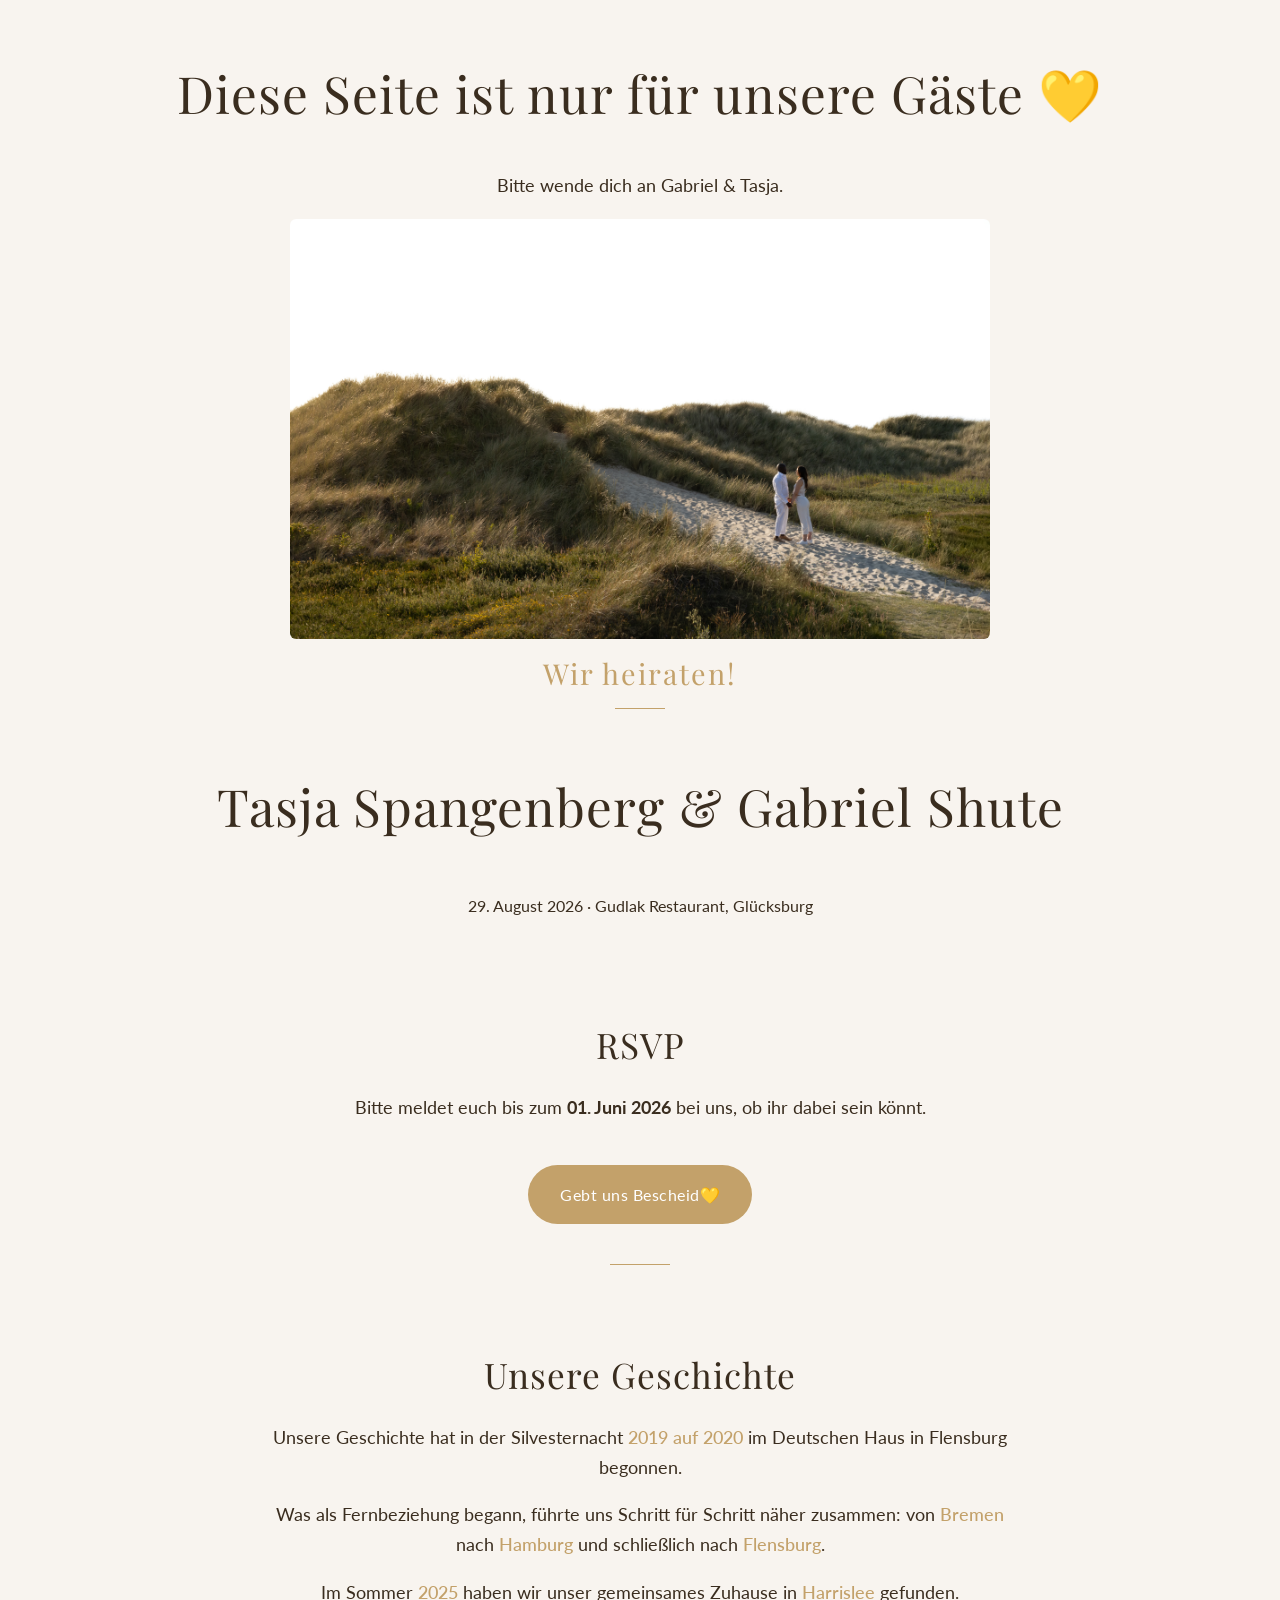
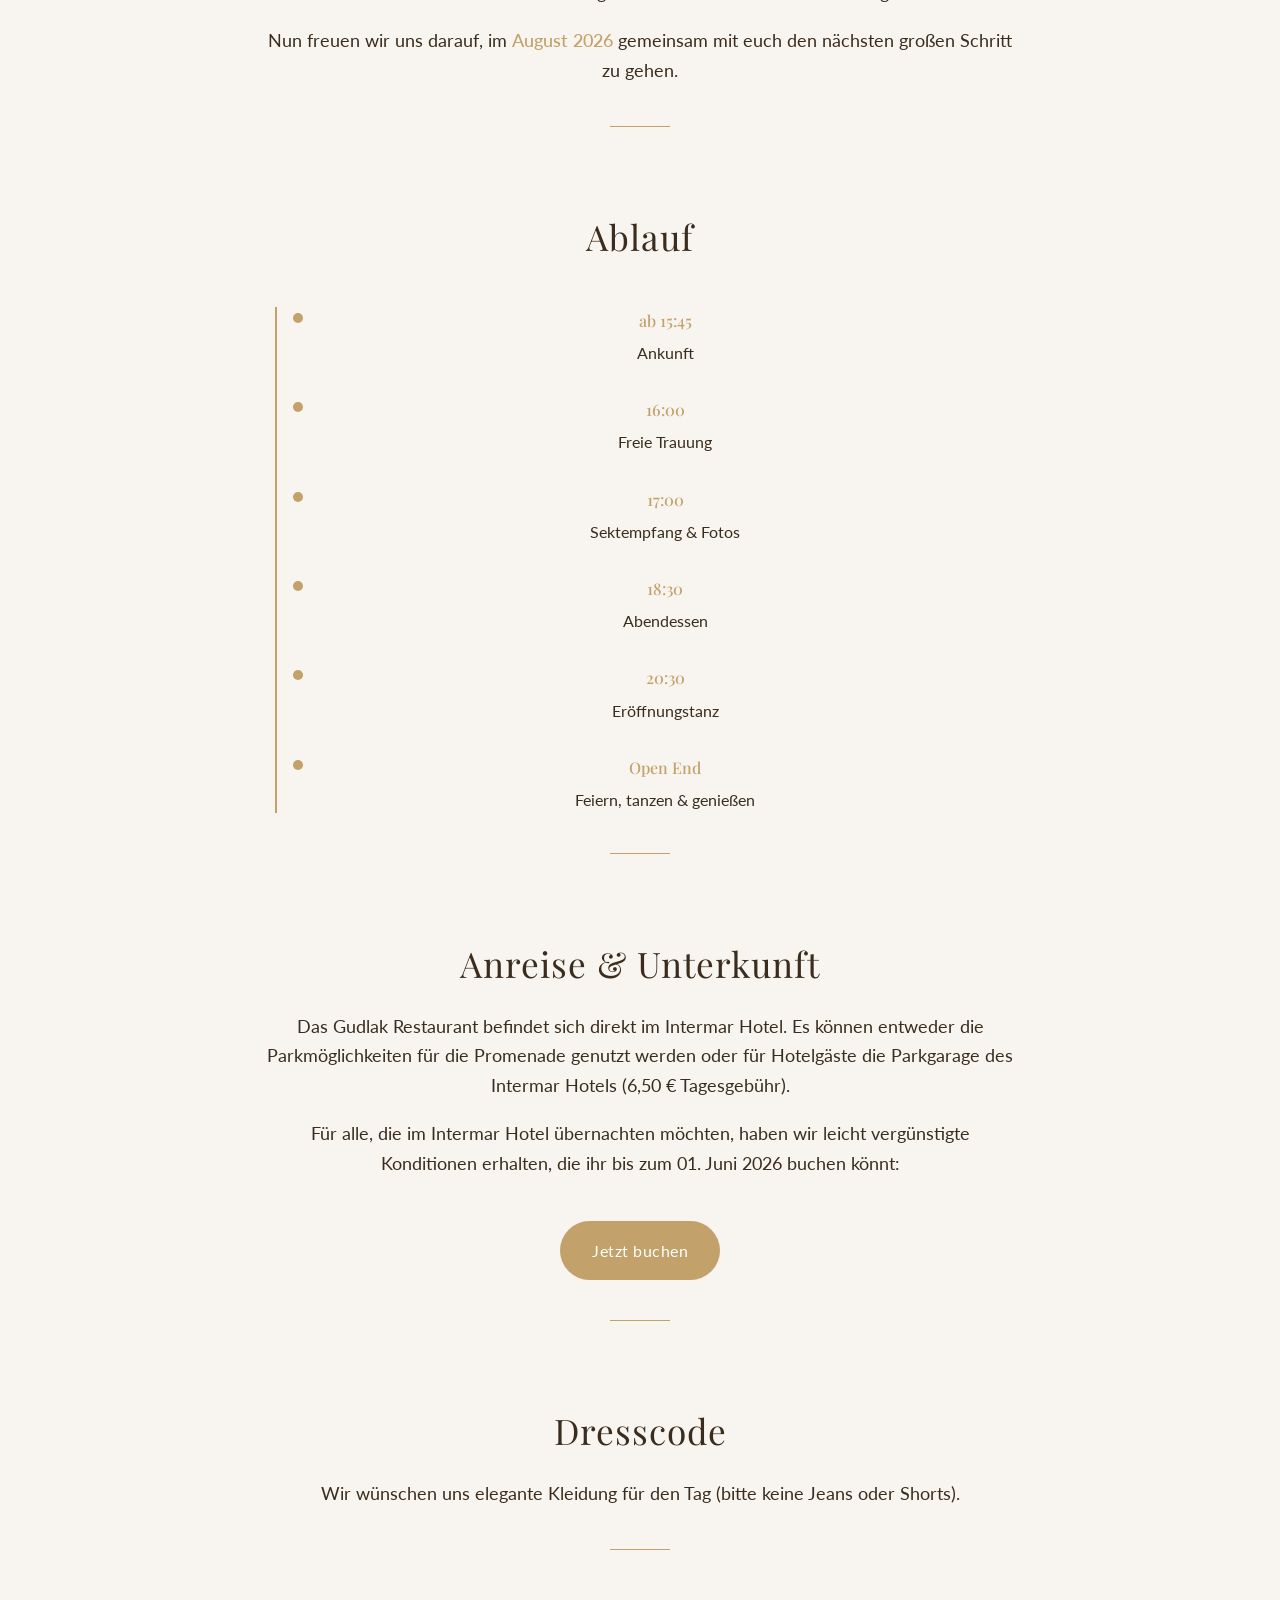
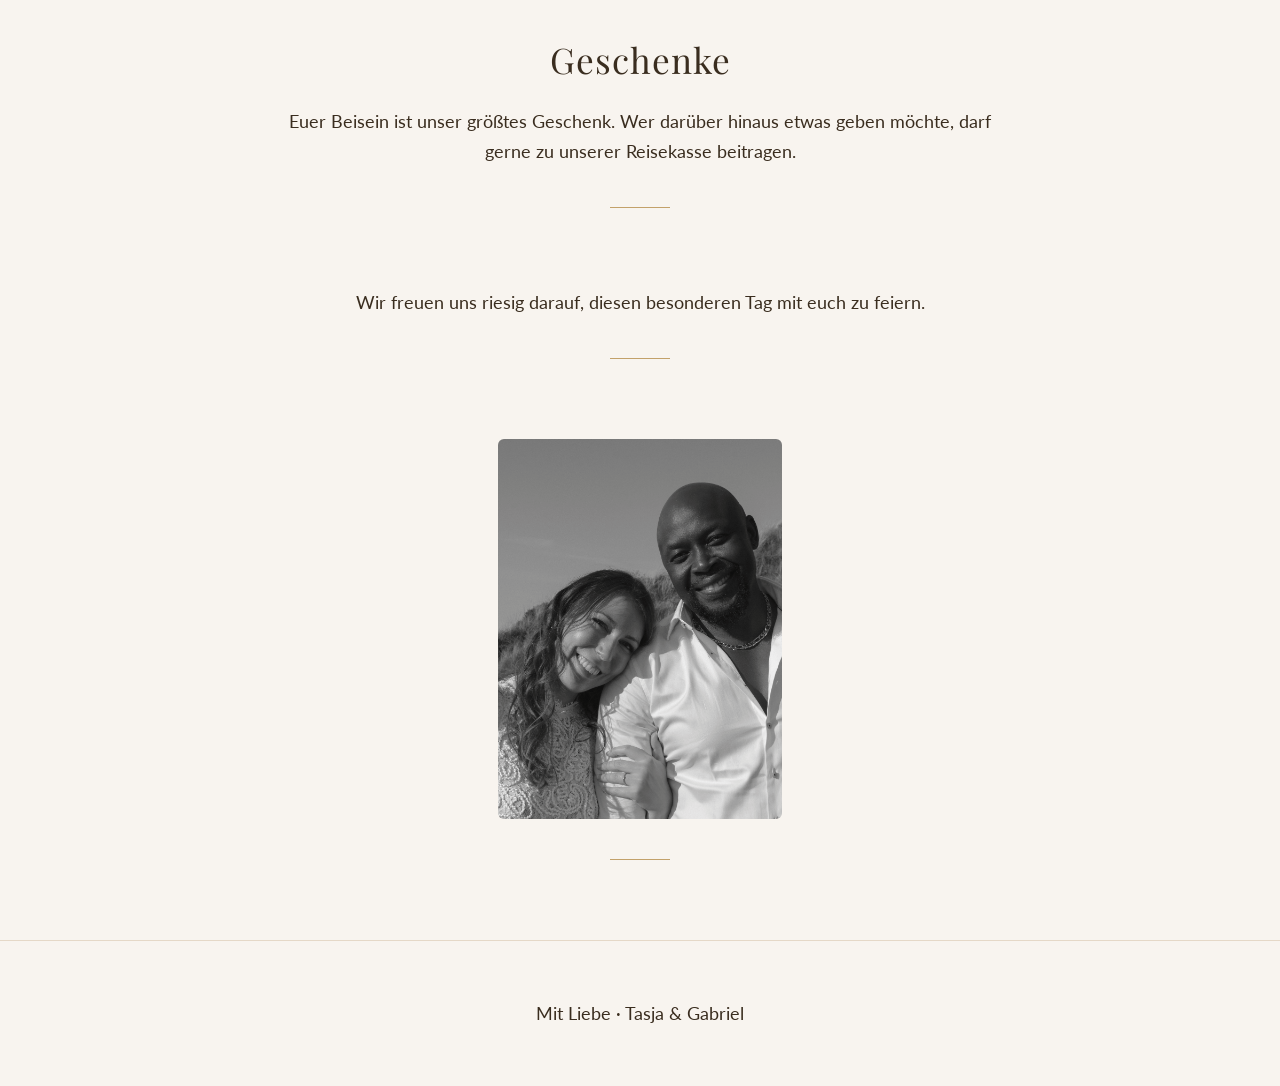
==== index.html @ ae07cb5f "Update timeline event times in index.html" ====
<!DOCTYPE html>
<meta name="robots" content="noindex">
<html lang="de">
<head>
    <script>
    var passwort = "sayyes2026";  // ← HIER dein Passwort ändern
    var eingabe = prompt("Bitte gib das Passwort für unsere Hochzeitsseite ein:");

    if (eingabe !== passwort) {
        document.write("<h1 style='text-align:center; margin-top:50px;'>Diese Seite ist nur für unsere Gäste 💛</h1>");
        document.write("<p style='text-align:center;'>Bitte wende dich an Gabriel & Tasja.</p>");
    }
</script>
    <meta charset="UTF-8" />
    <meta name="viewport" content="width=device-width, initial-scale=1.0" />
    <title>Tasja & Gabriel – Wir heiraten!</title>
    <link href="https://fonts.googleapis.com/css2?family=Playfair+Display:wght@400;600&family=Lato:wght@300;400&display=swap" rel="stylesheet">
    <link rel="stylesheet" href="style.css" />
</head>

<body>
    <header class="hero">
        <img src="hero.jpg.jpg" alt="hero Image" />
        <p class="highlight-line">Wir heiraten!</p>
        <h1>Tasja Spangenberg & Gabriel Shute</h1>
        <p class="subline">29. August 2026 · Gudlak Restaurant, Glücksburg</p>
    </header>

    <main>
        <section>
            <h2>RSVP</h2>
            <p>Bitte meldet euch bis zum <strong>01. Juni 2026</strong> bei uns, ob ihr dabei sein könnt.</p>
            <a href="https://forms.gle/55z7EzGVM1R9kc6b8" target="_blank" rel="noopener noreferrer" class="rsvp-button">
                Gebt uns Bescheid💛
            </a>
        </section>

       <section class="story">
    <h2>Unsere Geschichte</h2>

    <p>
        Unsere Geschichte hat in der Silvesternacht 
        <span class="highlight">2019 auf 2020</span> 
        im Deutschen Haus in Flensburg begonnen.
    </p>

    <p>
        Was als Fernbeziehung begann, führte uns Schritt für Schritt näher zusammen: von <span class="highlight">Bremen</span> 
        nach <span class="highlight">Hamburg</span> und schließlich nach <span class="highlight">Flensburg</span>.
    </p>

    <p>
        Im Sommer <span class="highlight">2025</span> haben wir unser gemeinsames Zuhause in <span class="highlight">Harrislee</span> gefunden.
    </p>

    <p>
        Nun freuen wir uns darauf, im <span class="highlight">August 2026</span> 
        gemeinsam mit euch den nächsten großen Schritt zu gehen.
    </p>
</section>

<section>
    <h2>Ablauf</h2>

    <div class="timeline">

        <div class="timeline-item">
            <div class="time">ab 15:45</div>
            <div class="content">Ankunft</div>
        </div>

        <div class="timeline-item">
            <div class="time">16:00</div>
            <div class="content">Freie Trauung</div>
        </div>

        <div class="timeline-item">
            <div class="time">17:00</div>
            <div class="content">Sektempfang & Fotos</div>
        </div>

        <div class="timeline-item">
            <div class="time">18:30</div>
            <div class="content">Abendessen</div>
        </div>

        <div class="timeline-item">
            <div class="time">20:30</div>
            <div class="content">Eröffnungstanz</div>
        </div>

        <div class="timeline-item">
            <div class="time">Open End</div>
            <div class="content">Feiern, tanzen & genießen</div>
        </div>

    </div>
</section>

        <section>
            <h2>Anreise & Unterkunft</h2>
            <p>
                Das Gudlak Restaurant befindet sich direkt im Intermar Hotel. Es können entweder die Parkmöglichkeiten für die Promenade genutzt werden oder für Hotelgäste die Parkgarage des Intermar Hotels (6,50 € Tagesgebühr).
            </p>
            <p>
                Für alle, die im Intermar Hotel übernachten möchten, haben wir leicht vergünstigte Konditionen erhalten, die ihr bis zum 01. Juni 2026 buchen könnt:
            </p>
            <a href="https://app.mews.com/distributor/929f9b52-4d3b-42b3-8dcd-b07d0074ff09?mewsAvailabilityBlockId=0fccf51d-838a-4eed-bd78-b2ed00d28b04&mewsStart=2026-08-28&mewsEnd=2026-08-30" target="_blank" rel="noopener noreferrer" class="reservation-button">
                Jetzt buchen
            </a>
        </section>

        <section>
            <h2>Dresscode</h2>
            <p>
                Wir wünschen uns elegante Kleidung für den Tag (bitte keine Jeans oder Shorts).
            </p>
        </section>

        <section>
            <h2>Geschenke</h2>
            <p>
                Euer Beisein ist unser größtes Geschenk.
                Wer darüber hinaus etwas geben möchte, darf gerne zu unserer Reisekasse beitragen.
            </p>
        </section>

        <section>
            <p>
                Wir freuen uns riesig darauf, diesen besonderen Tag mit euch zu feiern.
            </p>
        </section>

        <section class="footer-image">
            <img src="footer.jpg.jpg" alt="Footer Image" />
        </section>
    </main>

    <footer>
        <p>Mit Liebe · Tasja & Gabriel</p>
    </footer>
</body>
</html>
---- style.css ----
:root {
    --primary-color: #3A2D1F;
    --accent-color: #C3A16A;
    --accent-hover: #a88955;
    --bg-color: #F8F4EF;
}

/* Grundlayout */
body {
    margin: 0;
    font-family: "Lato", sans-serif;
    background: var(--bg-color);
    color: var(--primary-color);
    line-height: 1.7;
}

/* Überschriften eleganter */
h1, h2 {
    font-family: "Playfair Display", serif;
    color: var(--primary-color);
    text-align: center;
    letter-spacing: 1px;
    font-weight: 400;
}

h1 {
    font-size: 3.2rem;
}

h2 {
    margin-top: 80px;
    font-size: 2.2rem;
    margin-bottom: 10px;
}

/* Sektionen luftiger */
section {
    max-width: 750px;
    margin: 80px auto;
    padding: 0 20px;
    text-align: center;
}

/* elegante Trennlinie */
section::after {
    content: "";
    display: block;
    width: 60px;
    height: 1px;
    background: var(--accent-color);
    margin: 40px auto 0;
}

/* Hero Bereich */
.hero {
    width: 100%;
    display: flex;
    flex-direction: column;
    align-items: center;
}

.hero img {
    max-width: 700px;
    width: 100%;
    height: 420px;
    object-fit: cover;
    object-position: center;
    display: block;
    border-radius: 6px;
}

.hero h1 {
    margin-top: 25px;
}

/* Text schöner */
p {
    font-size: 1.1rem;
}

/* Listen */
ul {
    list-style: none;
    padding: 0;
}

li {
    margin: 8px 0;
}

/* Footer Bild eleganter */
.footer-image {
    max-width: 900px;
    margin: 80px auto 40px;
    padding: 0 20px;
    text-align: center;
}

.footer-image img {
    max-width: 100%;
    height: 380px;
    object-fit: cover;
    object-position: center;
    display: block;
    margin: 0 auto;
    border-radius: 6px;
    opacity: 0.95;
}

/* Footer */
footer {
    text-align: center;
    padding: 40px 0;
    margin-top: 80px;
    border-top: 1px solid #E5D8C7;
    font-size: 0.9rem;
}

/* Buttons schöner + eleganter Hover */
.rsvp-button,
.reservation-button {
    display: inline-block;
    margin-top: 25px;
    padding: 14px 30px;
    background-color: var(--accent-color);
    color: white;
    text-decoration: none;
    border-radius: 30px;
    font-size: 1rem;
    letter-spacing: 0.5px;
    transition: all 0.3s ease;
    border: 2px solid transparent;
}

.rsvp-button:hover,
.reservation-button:hover {
    background-color: var(--accent-hover);
    transform: translateY(-2px);
}

/* Fokus bleibt gut */
.rsvp-button:focus,
.reservation-button:focus {
    outline: 2px solid var(--primary-color);
    outline-offset: 2px;
}

/* Mobile */
@media (max-width: 768px) {
    h1 {
        font-size: 2.2rem;
    }

    h2 {
        font-size: 1.6rem;
        margin-top: 50px;
    }

    .hero img {
        height: 300px;
    }

    section {
        margin: 50px auto;
    }
}

@media (max-width: 480px) {
    h1 {
        font-size: 1.6rem;
    }

    h2 {
        font-size: 1.3rem;
    }

    .hero img {
        height: 250px;
    }

    .rsvp-button,
    .reservation-button {
        padding: 10px 22px;
        font-size: 0.9rem;
    }
}
/* Neue elegante Timeline */
.timeline {
    position: relative;
    margin-top: 40px;
    padding-left: 30px;
}

/* vertikale Linie links */
.timeline::before {
    content: "";
    position: absolute;
    left: 10px;
    top: 0;
    width: 2px;
    height: 100%;
    background: var(--accent-color);
}

/* einzelne Punkte */
.timeline-item {
    position: relative;
    margin-bottom: 30px;
    padding-left: 20px;
}

/* Punkte */
.timeline-item::before {
    content: "";
    position: absolute;
    left: -2px;
    top: 6px;
    width: 10px;
    height: 10px;
    background: var(--accent-color);
    border-radius: 50%;
}

/* Zeit */
.timeline .time {
    font-family: "Playfair Display", serif;
    font-weight: 500;
    color: var(--accent-color);
    margin-bottom: 5px;
}

/* Text */
.timeline .content {
    font-size: 1rem;
}
/* Story Abschnitt */
.story p {
    margin-bottom: 18px;
}

/* Hervorhebungen */
.highlight {
    color: var(--accent-color);
    font-weight: 500;
}

/* Letzter Satz (emotionaler Abschluss) */
.final-line {
    margin-top: 25px;
    font-style: italic;
}
/* Hero Highlight Text */
.highlight-line {
    font-family: "Playfair Display", serif;
    font-size: 1.8rem;
    letter-spacing: 2px;
    color: var(--accent-color);
    margin-top: 10px;
}

.subline {
    font-size: 1rem;
    margin-top: 8px;
}

/* kleine elegante Linie darunter */
.highlight-line::after {
    content: "";
    display: block;
    width: 50px;
    height: 1px;
    background: var(--accent-color);
    margin: 10px auto 0;
}
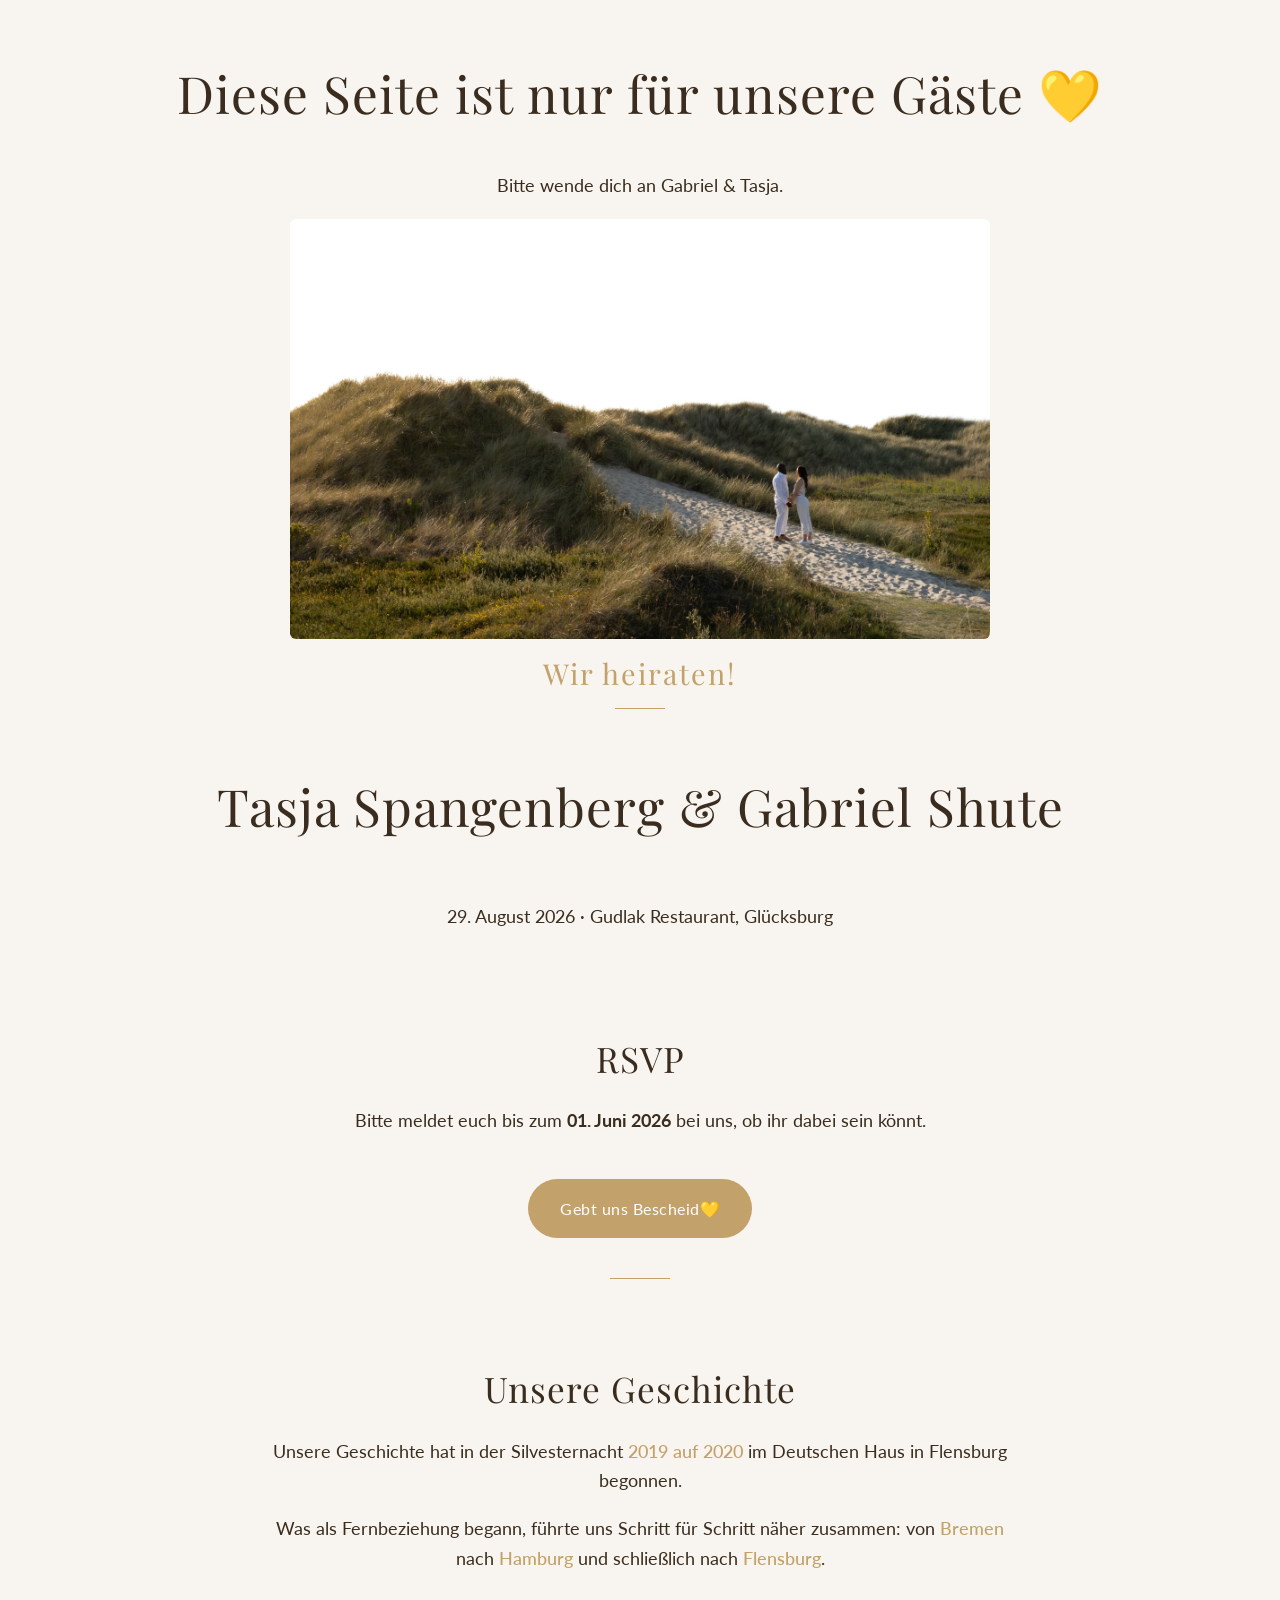
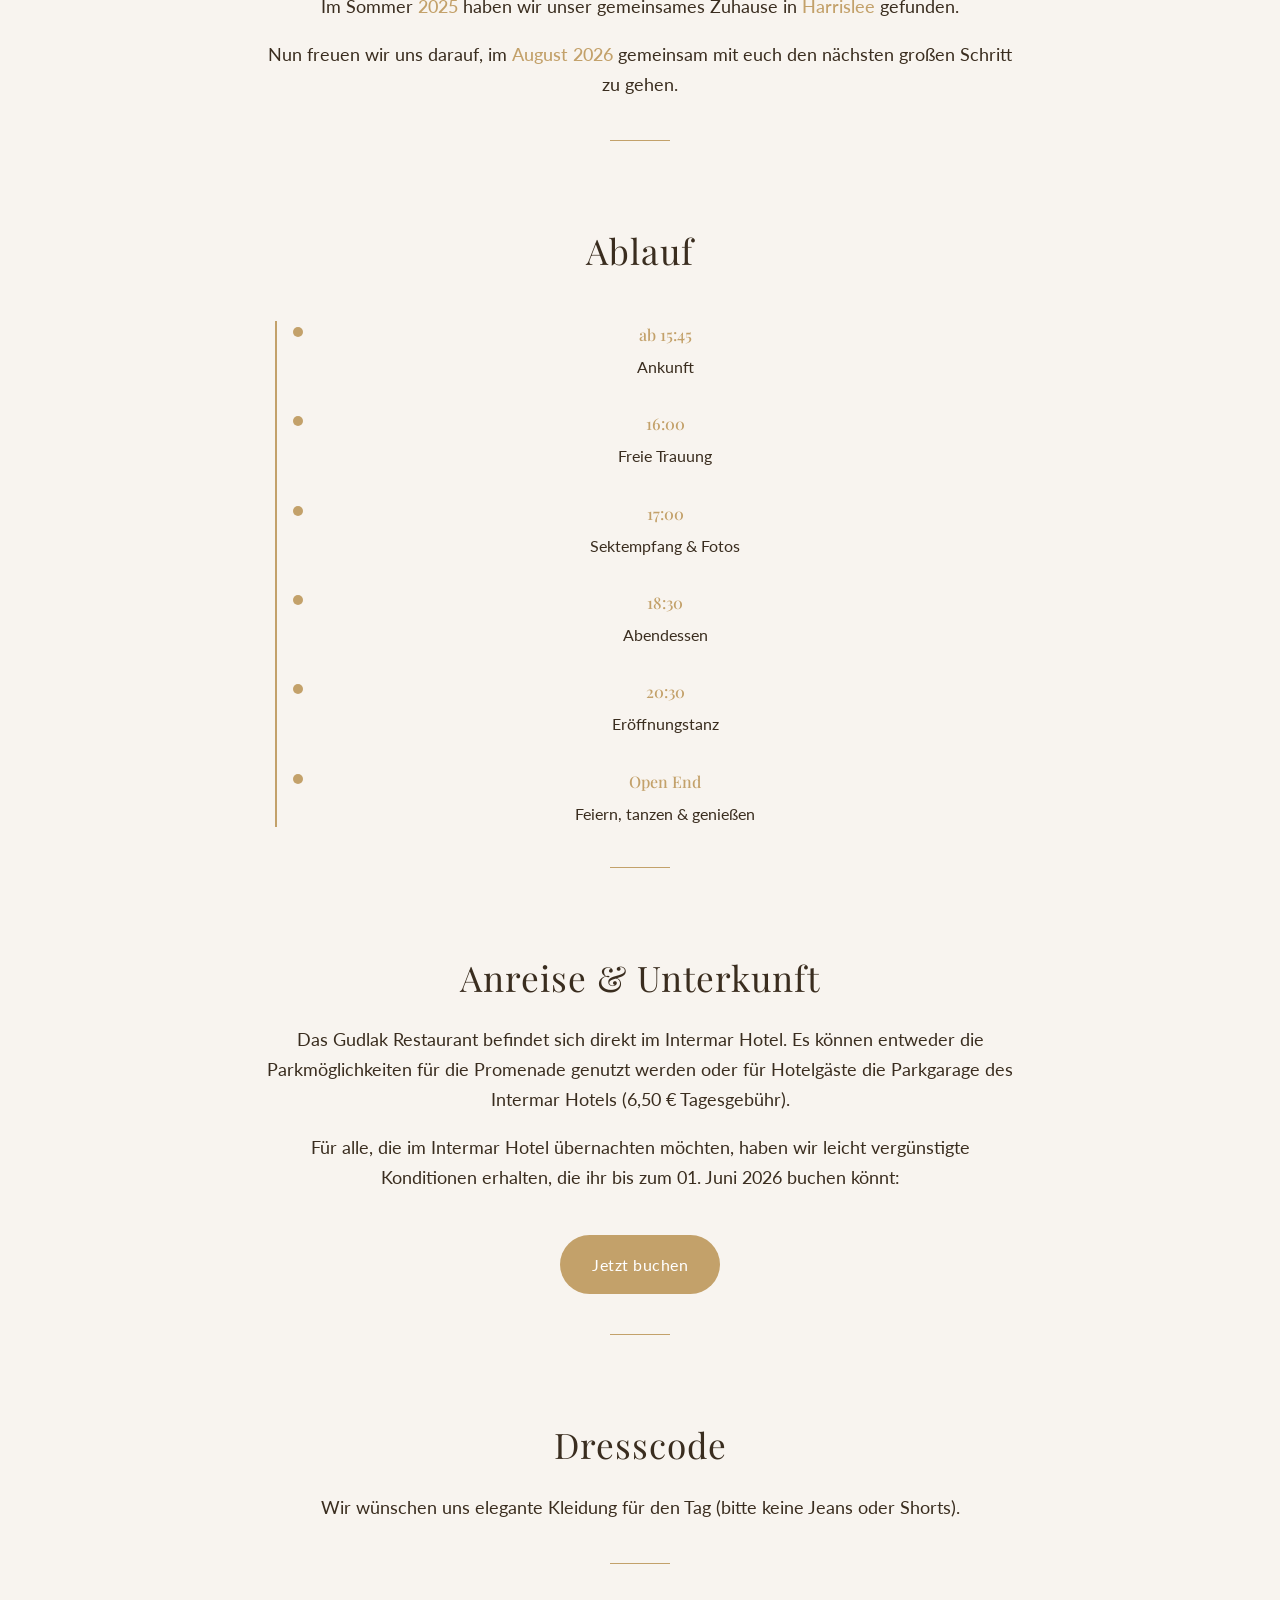
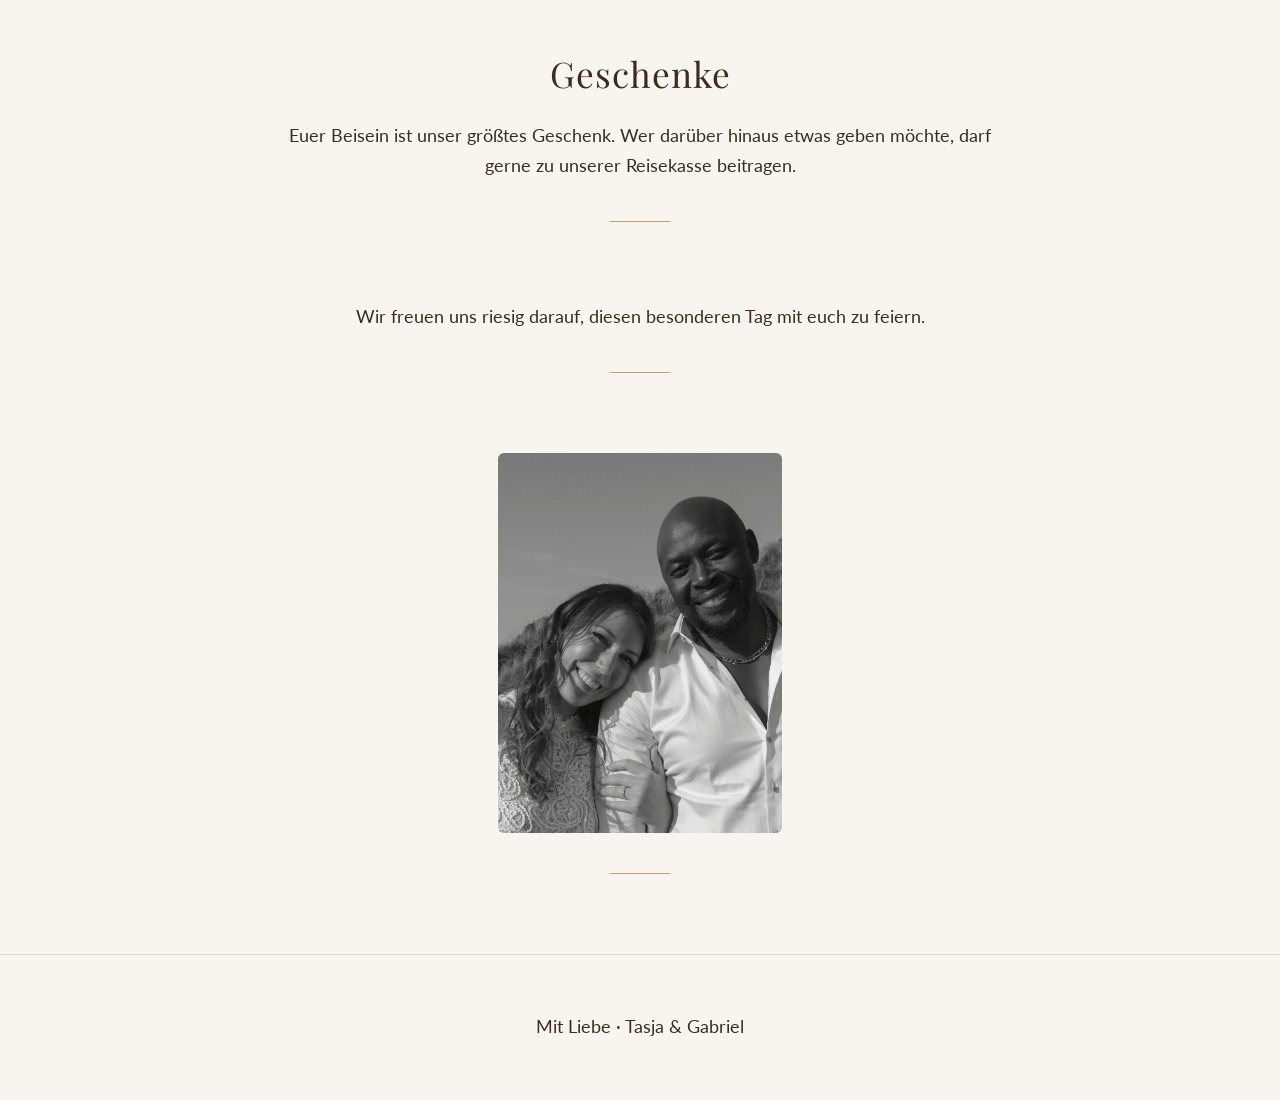
==== commit 26aebbac: "Remove subline class from date paragraph" ====
--- a/index.html
+++ b/index.html
@@ -3,7 +3,7 @@
 <html lang="de">
 <head>
     <script>
-    var passwort = "sayyes2026";  // ← HIER dein Passwort ändern
+    var passwort = "Sayyes2026";  // ← HIER dein Passwort ändern
     var eingabe = prompt("Bitte gib das Passwort für unsere Hochzeitsseite ein:");
 
     if (eingabe !== passwort) {
@@ -23,7 +23,7 @@
         <img src="hero.jpg.jpg" alt="hero Image" />
         <p class="highlight-line">Wir heiraten!</p>
         <h1>Tasja Spangenberg & Gabriel Shute</h1>
-        <p class="subline">29. August 2026 · Gudlak Restaurant, Glücksburg</p>
+        <p>29. August 2026 · Gudlak Restaurant, Glücksburg</p>
     </header>
 
     <main>
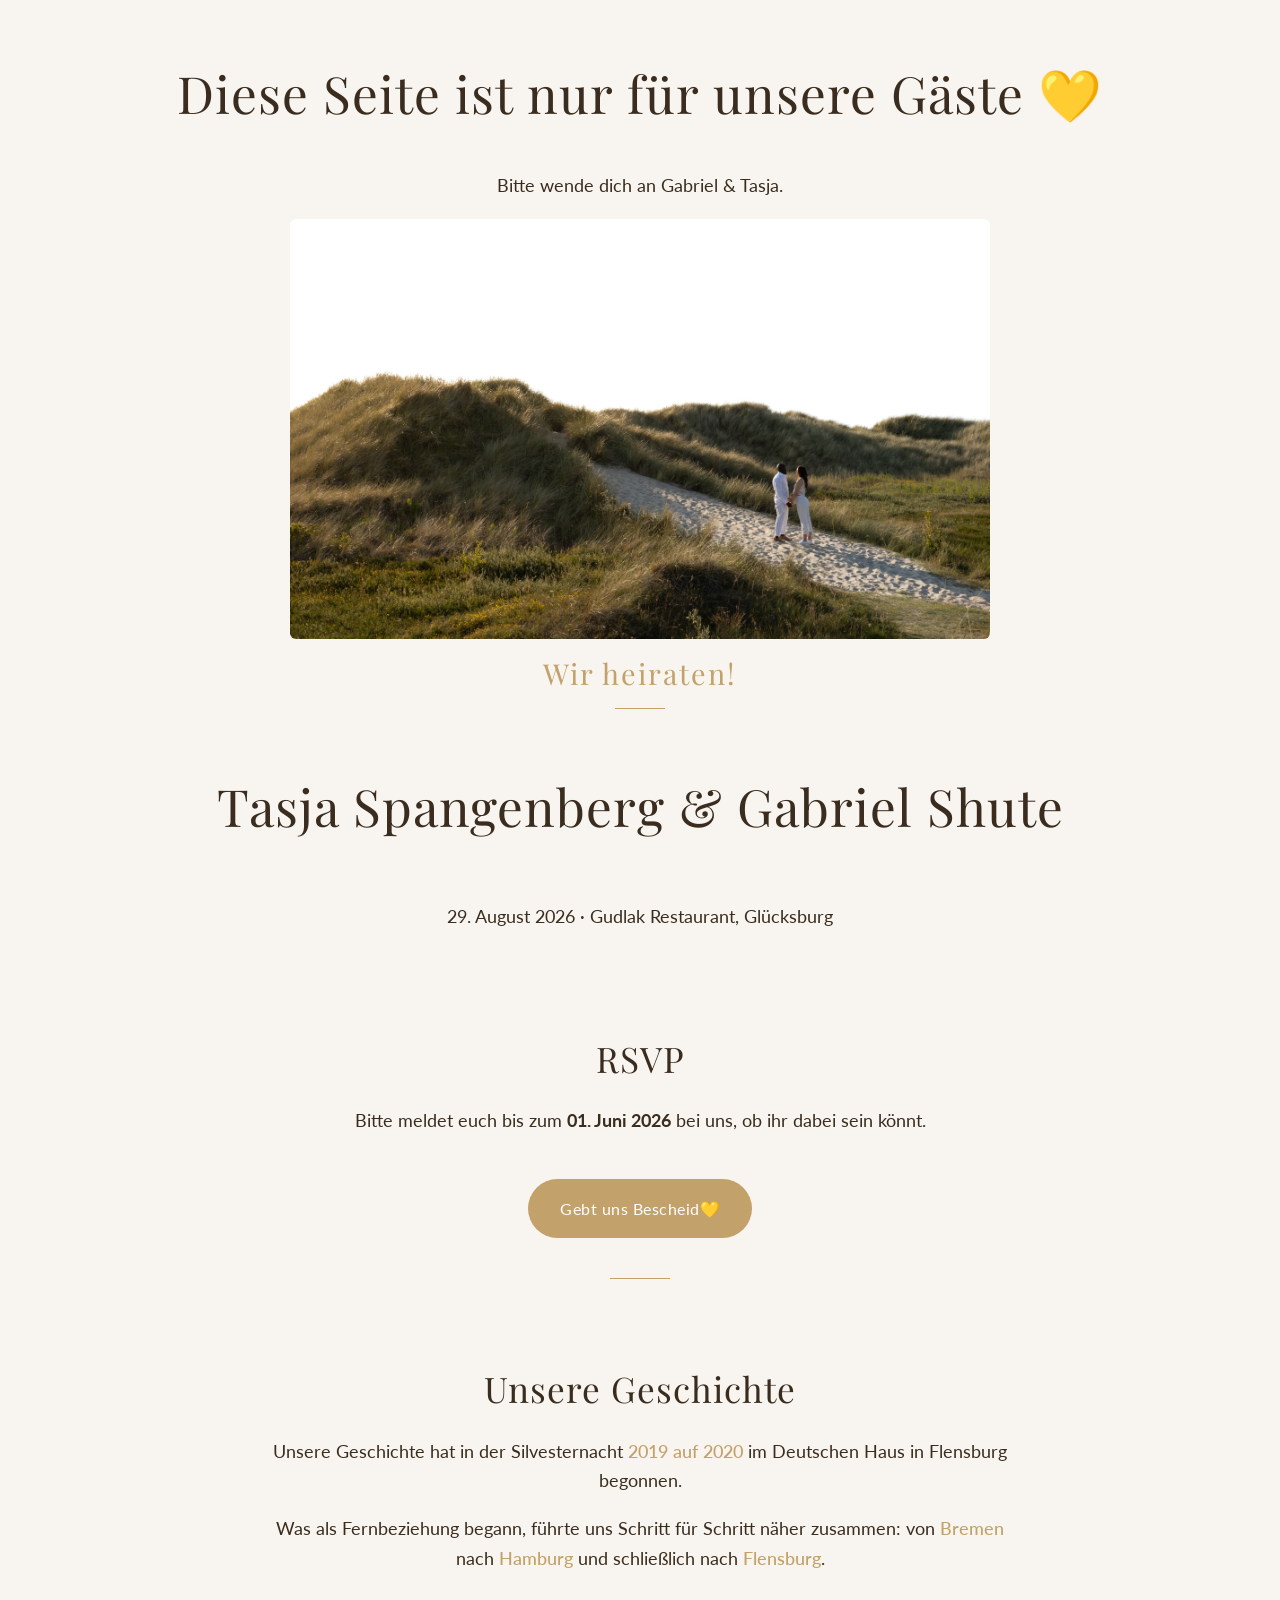
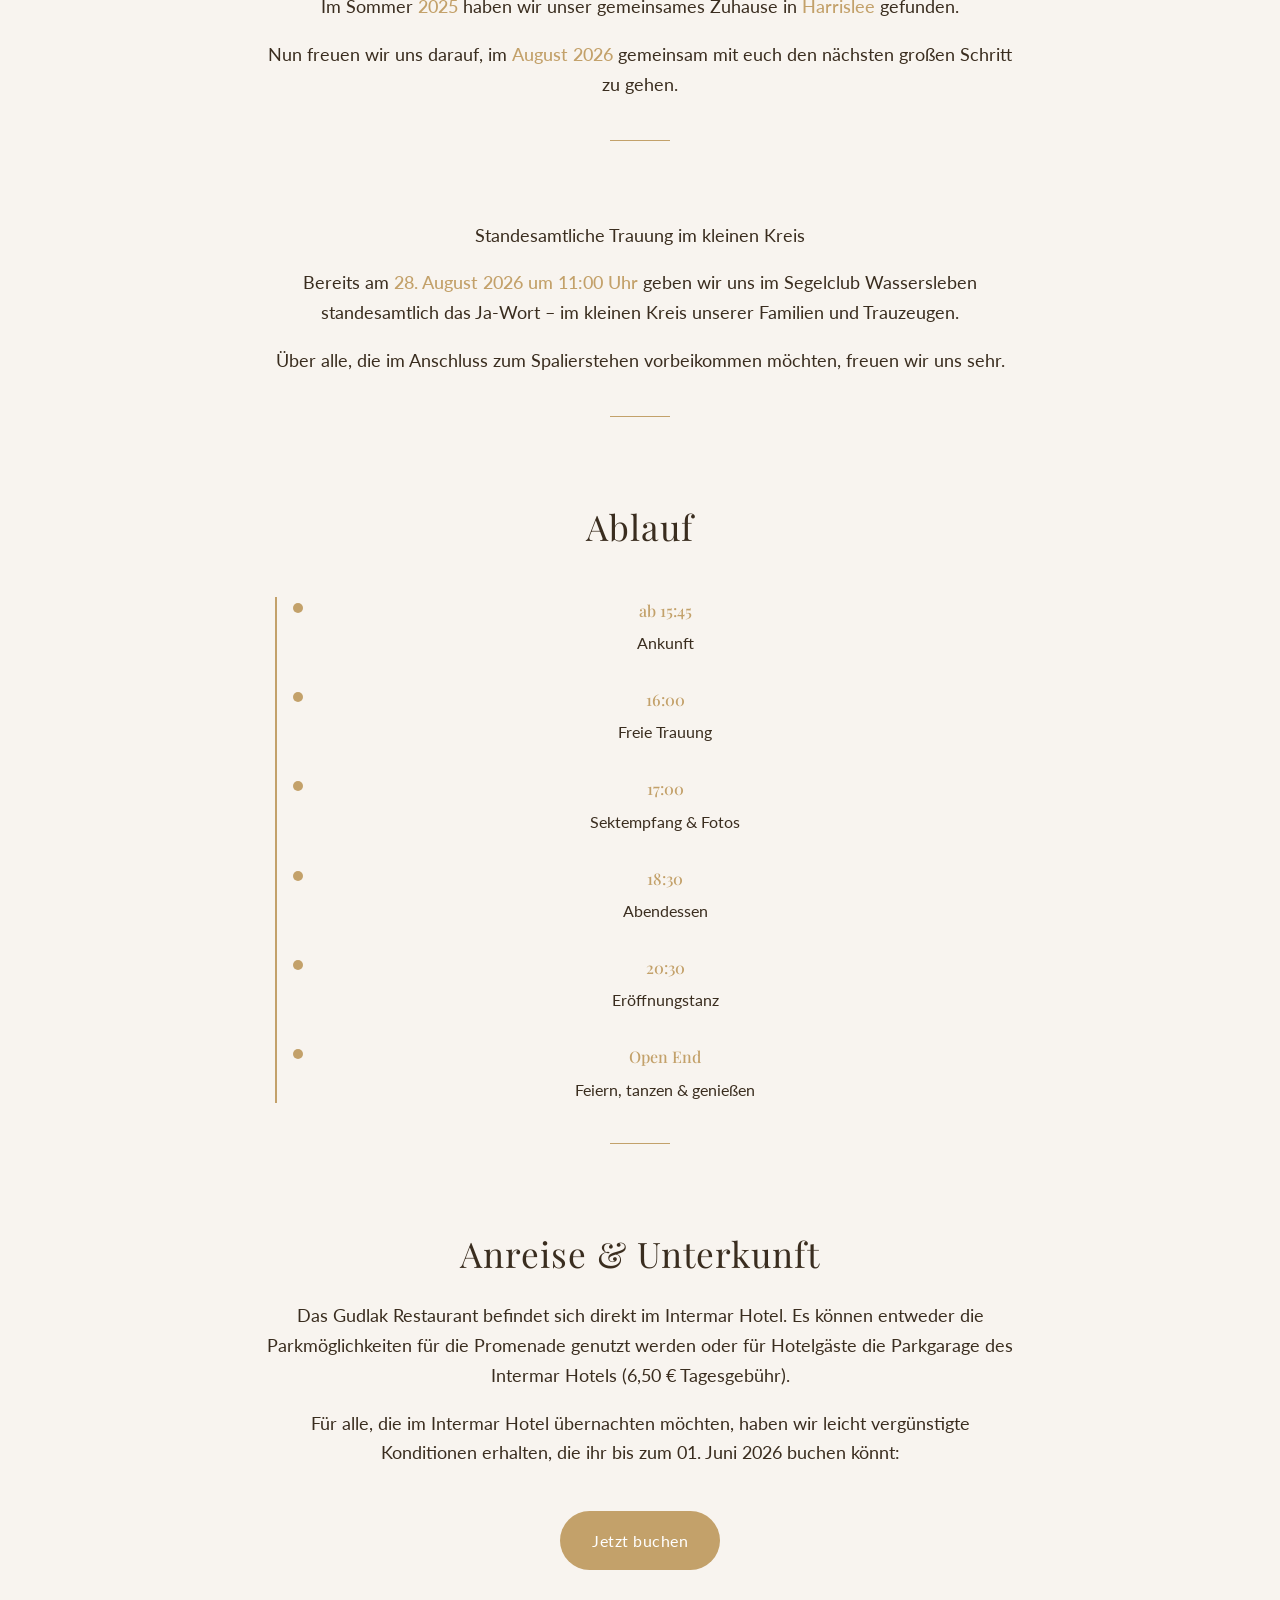
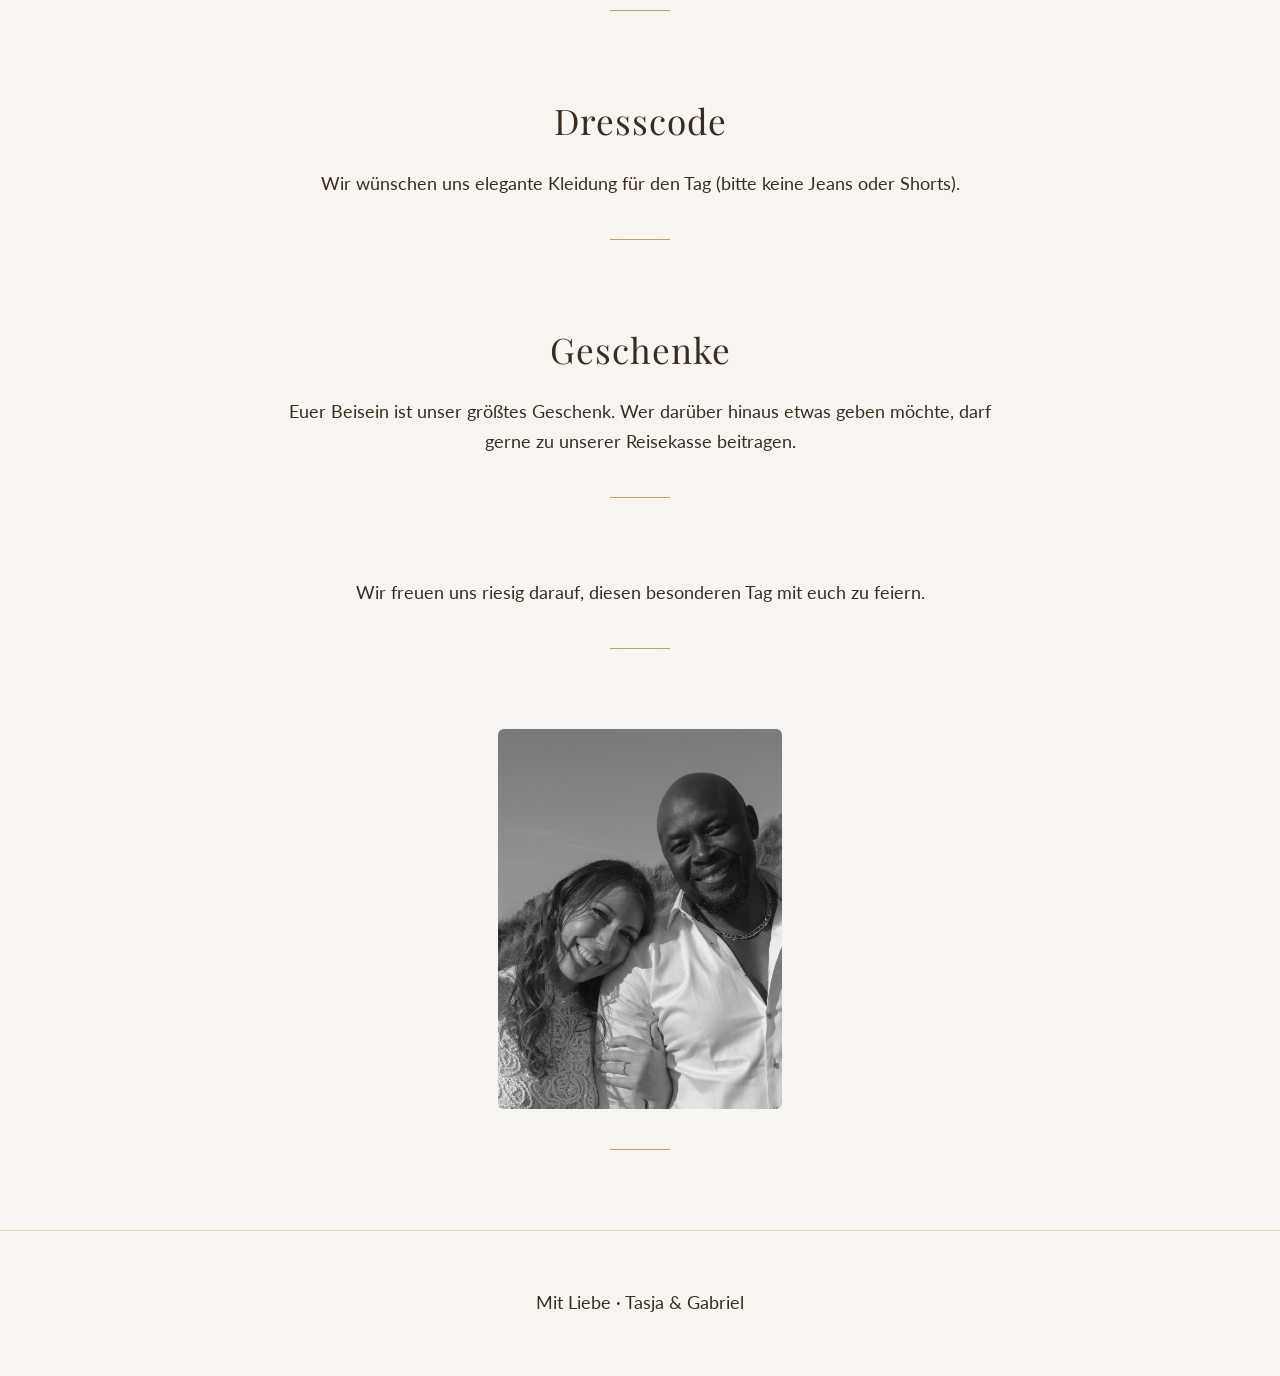
==== commit f486dce9: "Add civil ceremony section to index.html" ====
--- a/index.html
+++ b/index.html
@@ -59,6 +59,23 @@
     </p>
 </section>
 
+        <section class="civil">
+    <div class="civil-card">
+        <p class="civil-title">Standesamtliche Trauung im kleinen Kreis</p>
+
+        <p>
+            Bereits am <span class="highlight">28. August 2026 um 11:00 Uhr</span> 
+            geben wir uns im Segelclub Wassersleben standesamtlich das Ja-Wort – 
+            im kleinen Kreis unserer Familien und Trauzeugen.
+        </p>
+
+        <p class="civil-note">
+            Über alle, die im Anschluss zum Spalierstehen vorbeikommen möchten, 
+            freuen wir uns sehr.
+        </p>
+    </div>
+</section>
+        
 <section>
     <h2>Ablauf</h2>
 
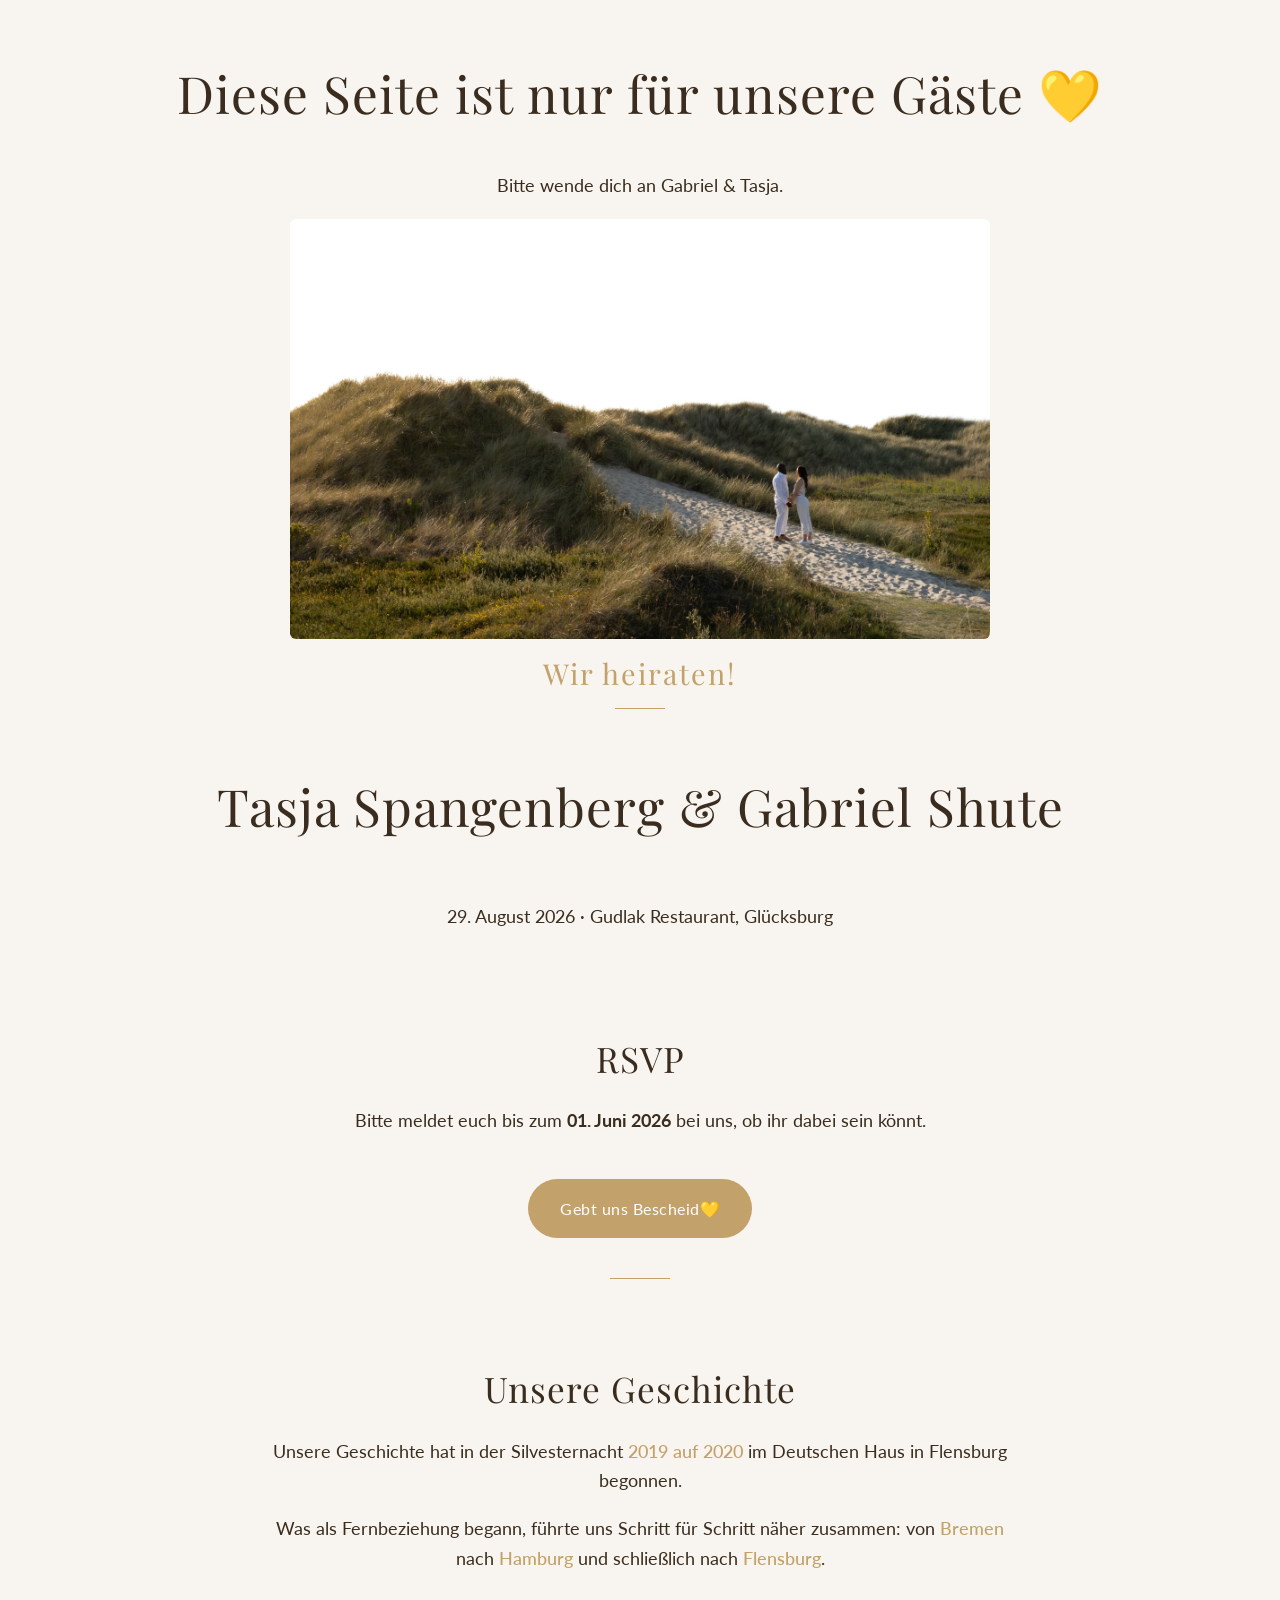
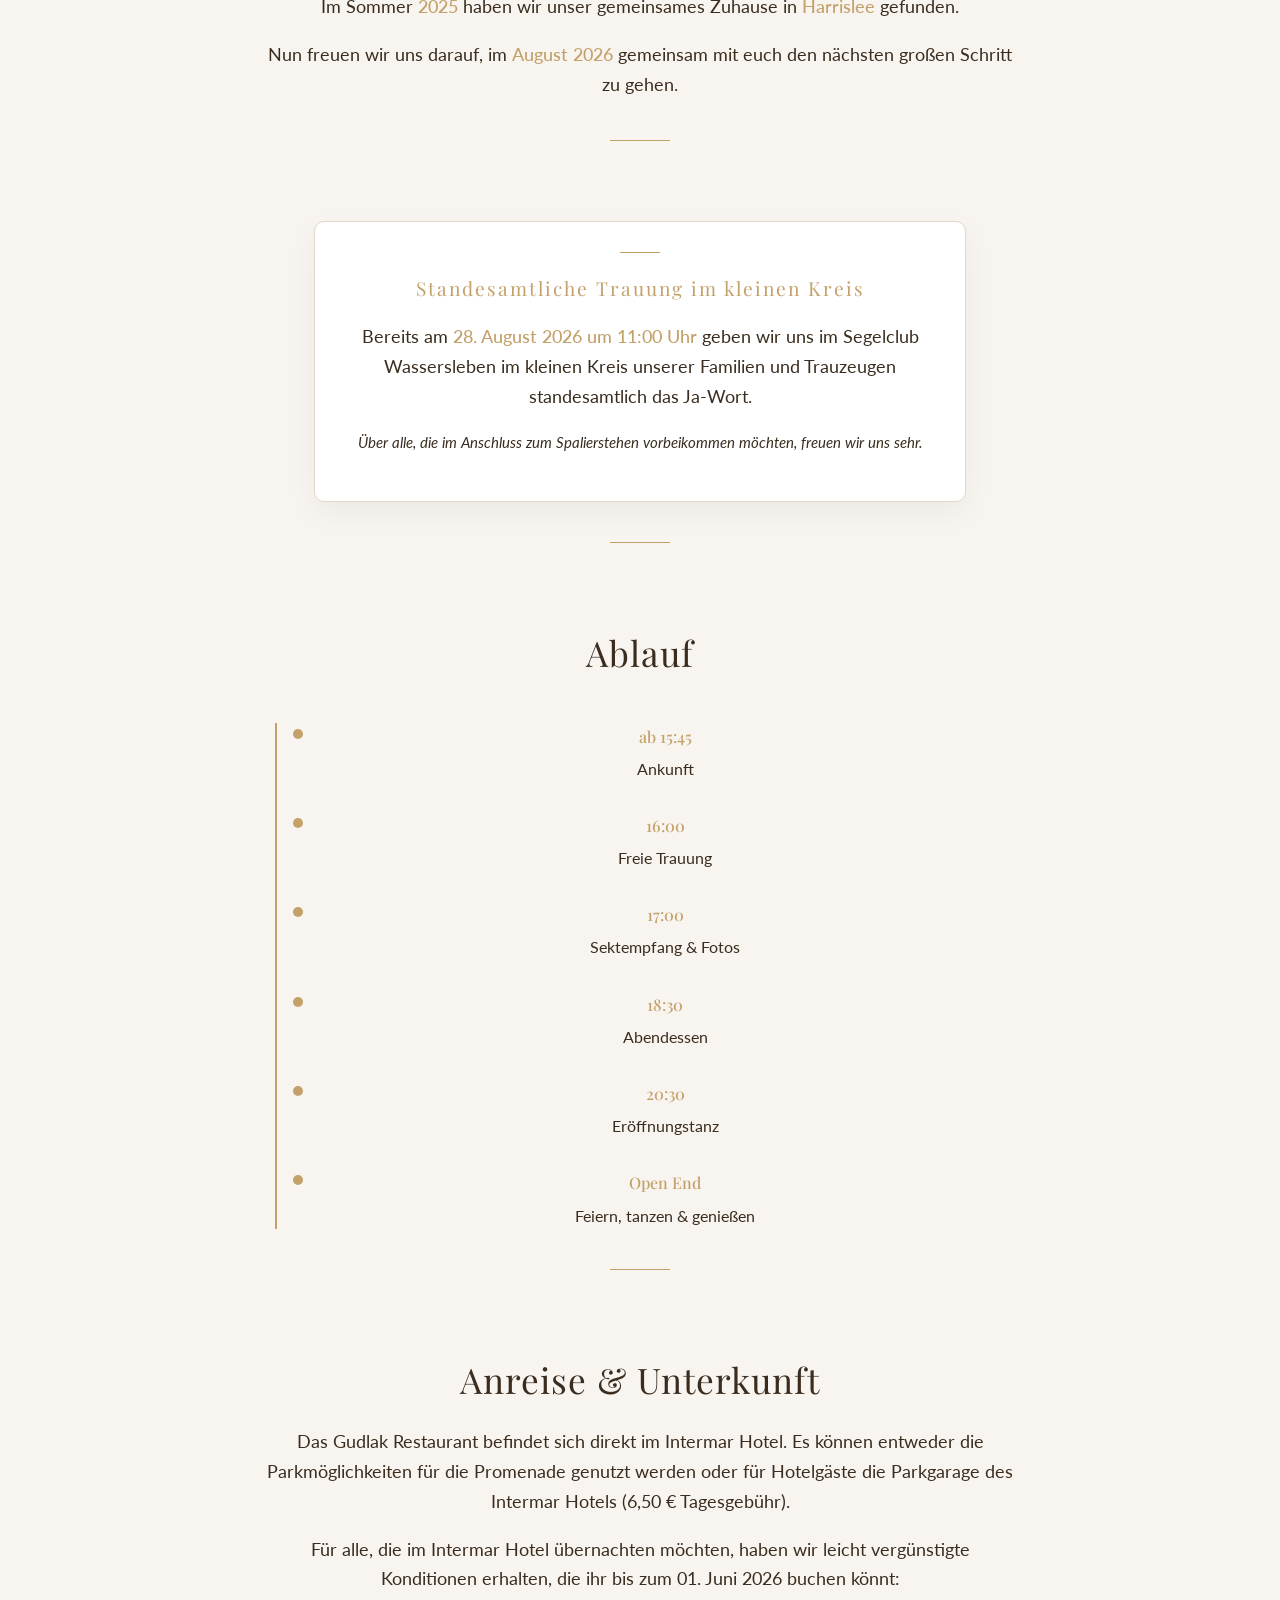
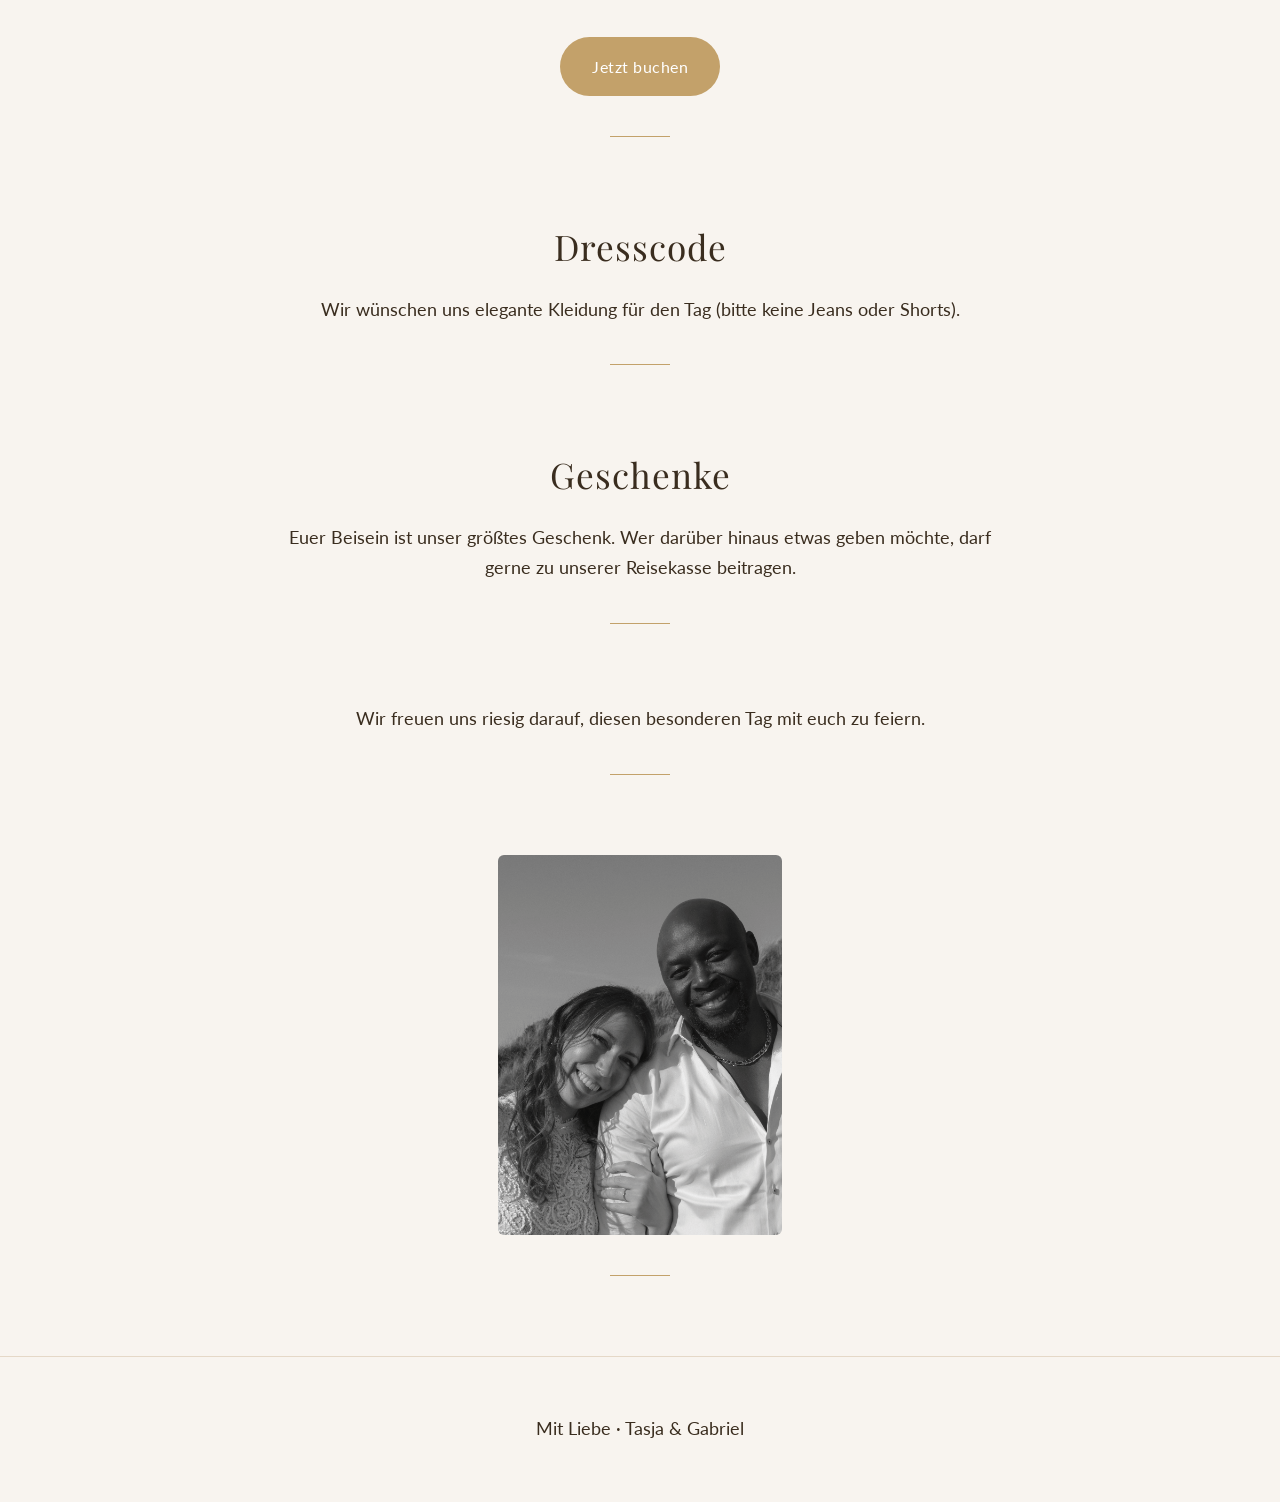
==== commit 47c8b709: "Rephrase wedding announcement for clarity" ====
--- a/index.html
+++ b/index.html
@@ -65,8 +65,7 @@
 
         <p>
             Bereits am <span class="highlight">28. August 2026 um 11:00 Uhr</span> 
-            geben wir uns im Segelclub Wassersleben standesamtlich das Ja-Wort – 
-            im kleinen Kreis unserer Familien und Trauzeugen.
+            geben wir uns im Segelclub Wassersleben im kleinen Kreis unserer Familien und Trauzeugen standesamtlich das Ja-Wort.
         </p>
 
         <p class="civil-note">
--- a/style.css
+++ b/style.css
@@ -272,3 +272,44 @@
     background: var(--accent-color);
     margin: 10px auto 0;
 }
+/* Standesamtliche Trauung – elegante Karte */
+.civil {
+    margin: 60px auto;
+    padding: 0 20px;
+}
+
+.civil-card {
+    max-width: 600px;
+    margin: 0 auto;
+    padding: 30px 25px;
+    background: #fff;
+    border: 1px solid #E5D8C7;
+    border-radius: 10px;
+    text-align: center;
+    box-shadow: 0 10px 30px rgba(0,0,0,0.05);
+}
+
+/* Titel */
+.civil-title {
+    font-family: "Playfair Display", serif;
+    font-size: 1.2rem;
+    letter-spacing: 2px;
+    color: var(--accent-color);
+    margin-bottom: 15px;
+}
+
+/* Hinweis */
+.civil-note {
+    margin-top: 15px;
+    font-style: italic;
+    font-size: 0.95rem;
+}
+
+.civil-card::before {
+    content: "";
+    display: block;
+    width: 40px;
+    height: 1px;
+    background: var(--accent-color);
+    margin: 0 auto 15px;
+}
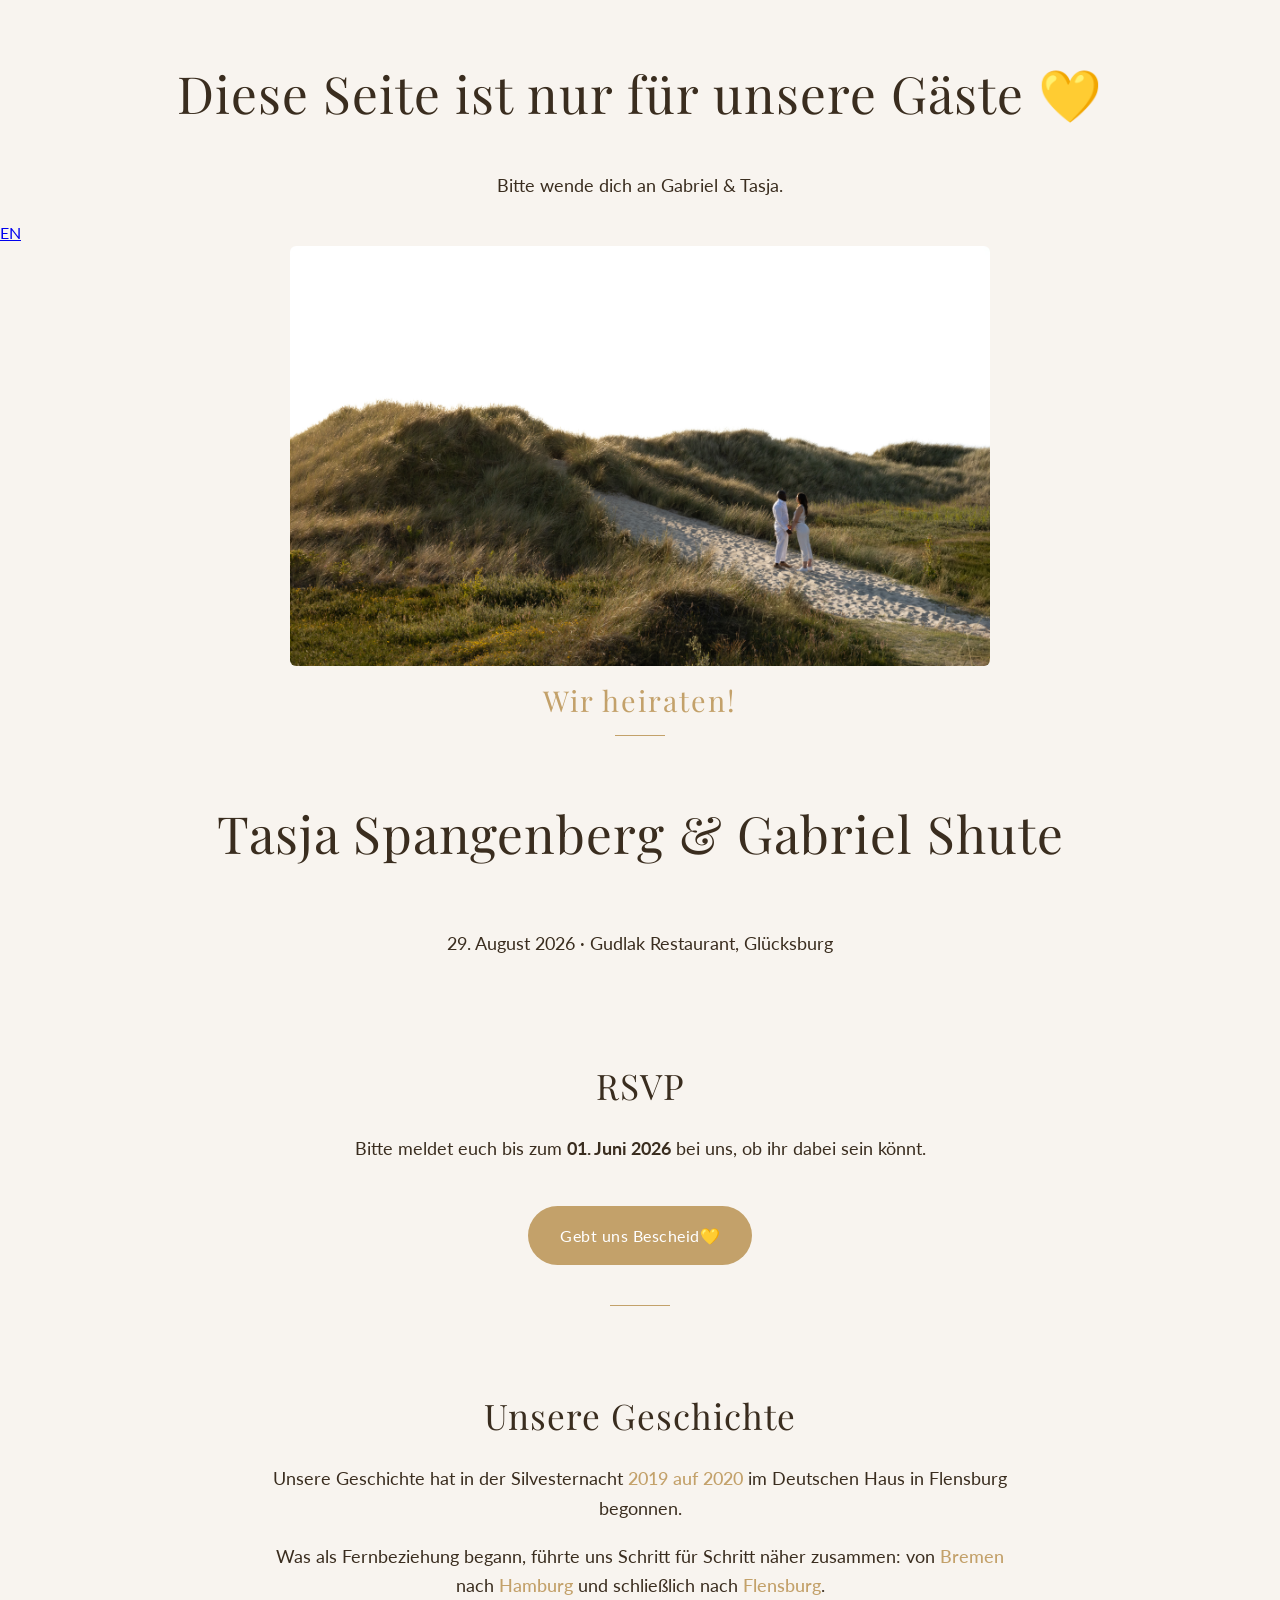
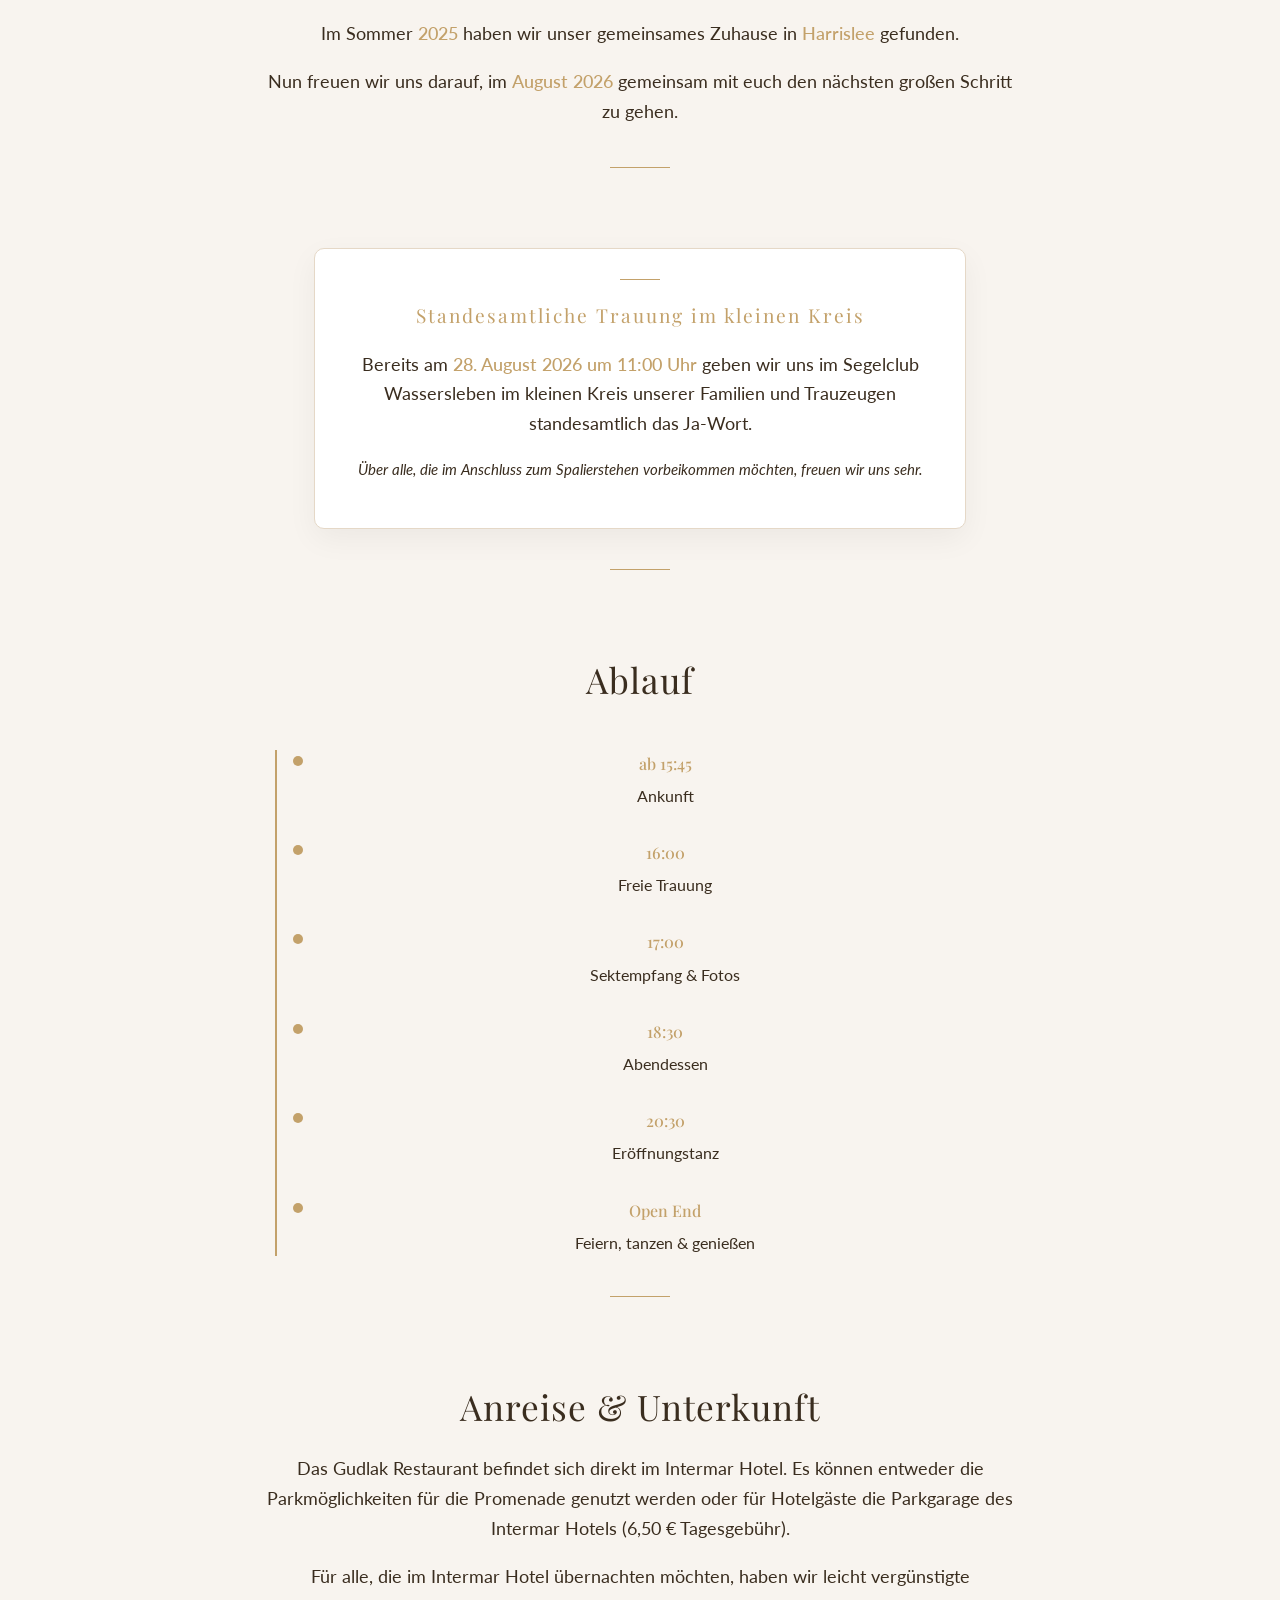
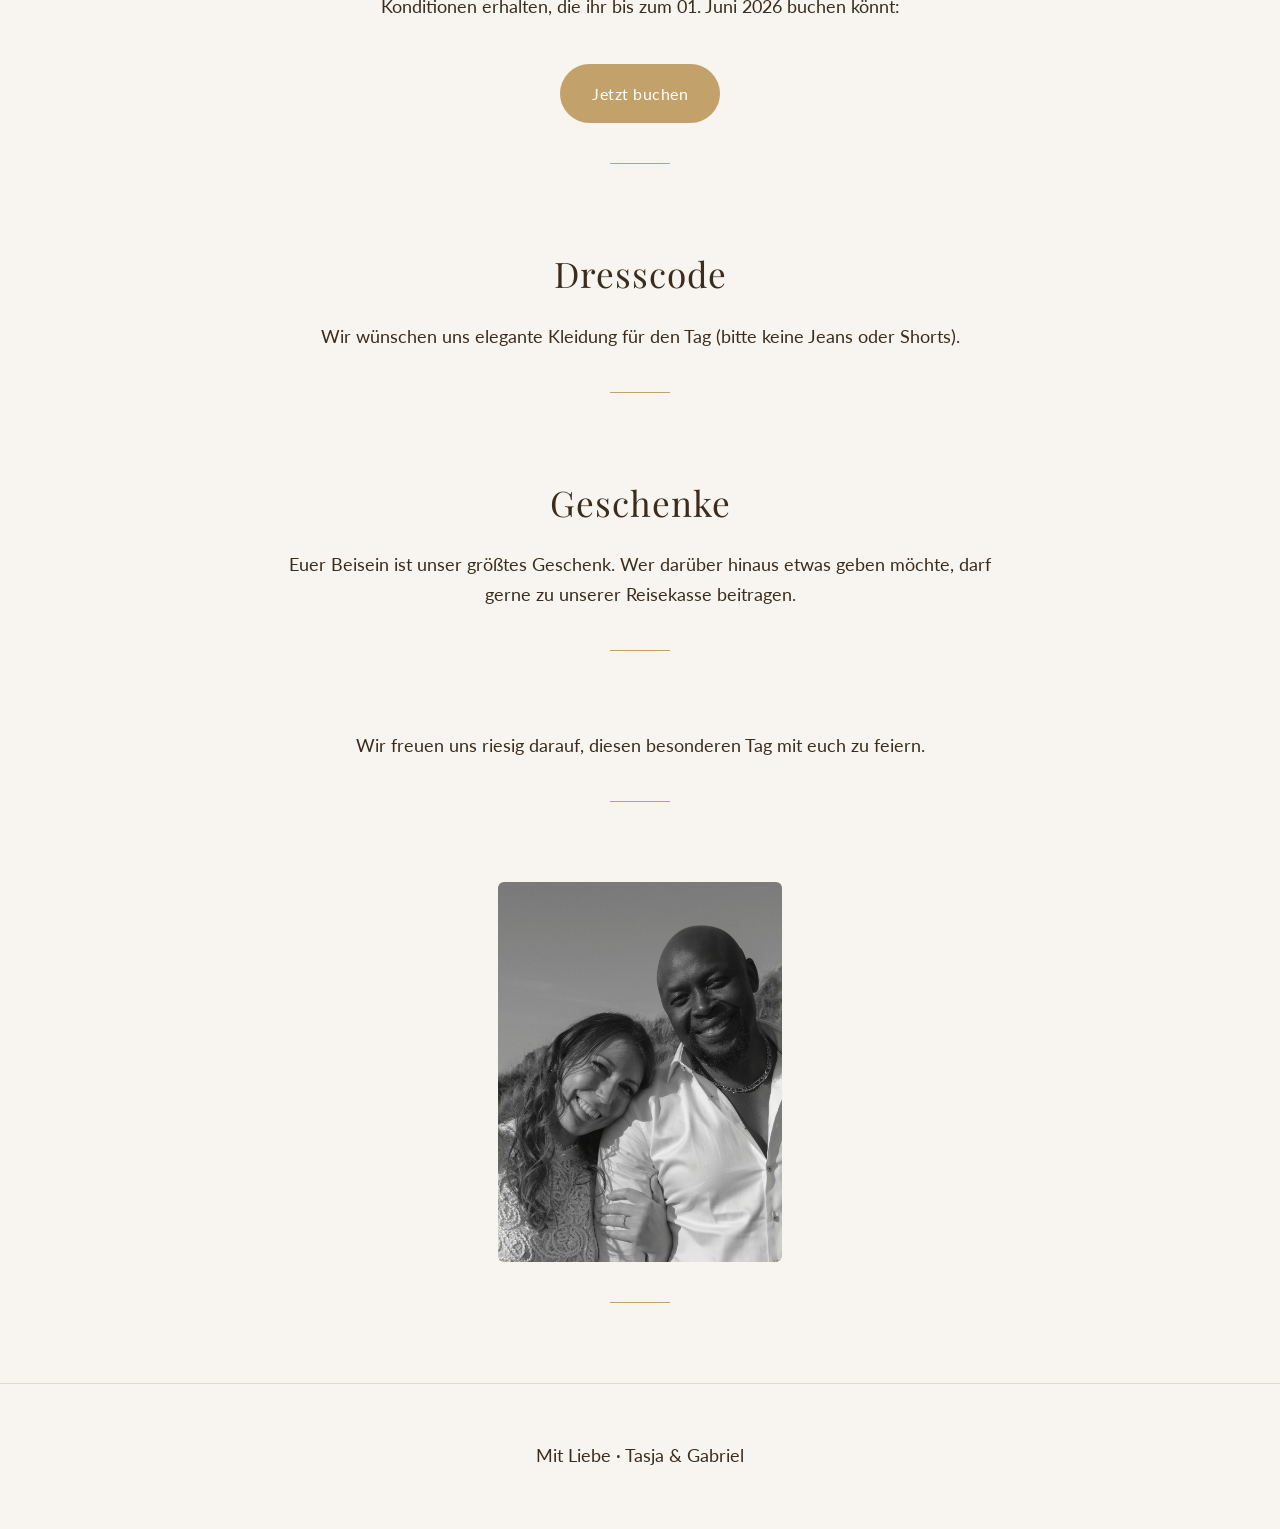
==== commit 5c2b6801: "Add language switch link to index.html" ====
--- a/index.html
+++ b/index.html
@@ -11,14 +11,27 @@
         document.write("<p style='text-align:center;'>Bitte wende dich an Gabriel & Tasja.</p>");
     }
 </script>
-    <meta charset="UTF-8" />
-    <meta name="viewport" content="width=device-width, initial-scale=1.0" />
-    <title>Tasja & Gabriel – Wir heiraten!</title>
-    <link href="https://fonts.googleapis.com/css2?family=Playfair+Display:wght@400;600&family=Lato:wght@300;400&display=swap" rel="stylesheet">
-    <link rel="stylesheet" href="style.css" />
+<meta charset="UTF-8" />
+<meta name="viewport" content="width=device-width, initial-scale=1.0" />
+
+<title>Tasja & Gabriel – Wir heiraten!</title>
+
+<!-- Open Graph (für WhatsApp, iMessage etc.) -->
+<meta property="og:title" content="Tasja & Gabriel – Wir heiraten!" />
+<meta property="og:description" content="Alle Informationen zu unserer Hochzeit am 29. August 2026 in Glücksburg." />
+<meta property="og:image" content="https://tasjaspa-shute.github.io/Wedding/preview.jpg.jpg" />
+<meta property="og:url" content="https://tasjaspa-shute.github.io/Wedding/" />
+<meta property="og:type" content="website" />
+<meta name="twitter:card" content="summary_large_image">
+
+<!-- Fonts & CSS -->
+<link href="https://fonts.googleapis.com/css2?family=Playfair+Display:wght@400;600&family=Lato:wght@300;400&display=swap" rel="stylesheet">
+<link rel="stylesheet" href="style.css" />
+
 </head>
 
 <body>
+    <a href="en.html" class="language-switch">EN</a>
     <header class="hero">
         <img src="hero.jpg.jpg" alt="hero Image" />
         <p class="highlight-line">Wir heiraten!</p>
